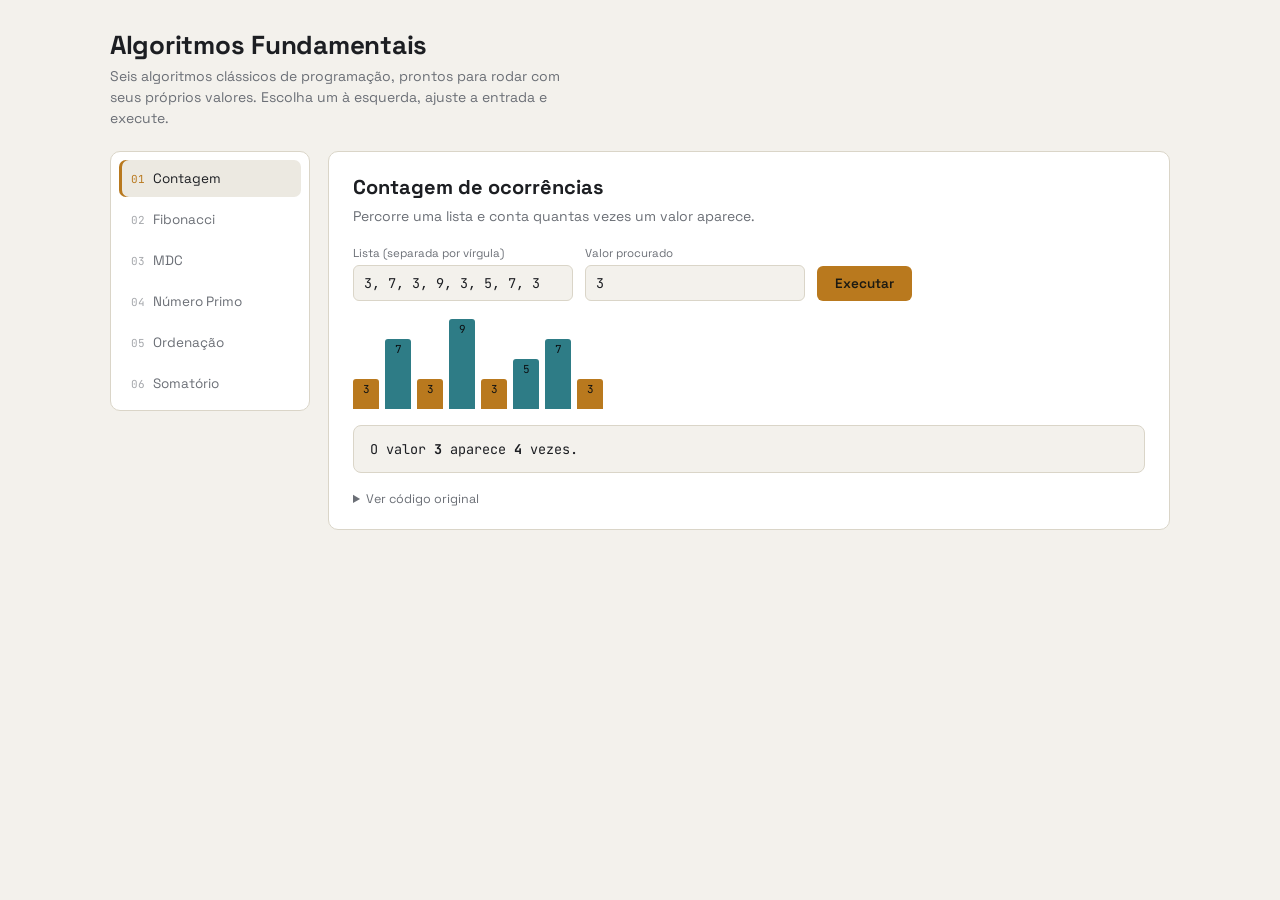
==== Algoritmos Fundamentais.html @ 49e89347 "SiteAlgoritmosFundamentais" ====
<!DOCTYPE html>
<html lang="pt-BR">
<head>
<meta charset="UTF-8">
<meta name="viewport" content="width=device-width, initial-scale=1, viewport-fit=cover">
<title>Algoritmos Fundamentais</title>
<link href="https://fonts.googleapis.com/css2?family=Space+Grotesk:wght@500;600;700&family=JetBrains+Mono:wght@400;500;600&display=swap" rel="stylesheet">
<style>
:root{
  --bg:#181C24; --panel:#20242E; --panel2:#262B37; --line:#333947;
  --text:#E7E9EE; --muted:#8992A3; --gold:#D9A441; --teal:#4F9DA6; --bad:#D9705A;
  --font-display:'Space Grotesk', system-ui, sans-serif;
  --font-mono:'JetBrains Mono', ui-monospace, Menlo, Consolas, monospace;
  box-sizing:border-box; padding-top:env(safe-area-inset-top,0px); padding-bottom:env(safe-area-inset-bottom,0px);
}
@media (prefers-color-scheme: light){
  :root:not([data-theme="dark"]){
    --bg:#F3F1EC; --panel:#FFFFFF; --panel2:#ECE9E1; --line:#DAD5C8;
    --text:#1C1E22; --muted:#6B6F76; --gold:#B9791E; --teal:#2E7C86; --bad:#B23F27;
  }
}
:root[data-theme="dark"]{
  --bg:#181C24; --panel:#20242E; --panel2:#262B37; --line:#333947;
  --text:#E7E9EE; --muted:#8992A3; --gold:#D9A441; --teal:#4F9DA6; --bad:#D9705A;
}
*{box-sizing:border-box;}
html,body{height:100%;}
body{
  margin:0; background:var(--bg); color:var(--text);
  font-family:var(--font-display);
  -webkit-font-smoothing:antialiased;
}
.app{ max-width:1100px; margin:0 auto; padding:28px 20px 60px; }
header.top{
  display:flex; justify-content:space-between; align-items:flex-start; gap:16px;
  margin-bottom:22px; flex-wrap:wrap;
}
h1{ font-size:26px; margin:0 0 4px; letter-spacing:-0.01em; }
.sub{ color:var(--muted); font-size:14px; max-width:52ch; line-height:1.5; margin:0; }
.layout{ display:grid; grid-template-columns:200px 1fr; gap:18px; }
@media (max-width:720px){ .layout{ grid-template-columns:1fr; } }

nav.tabs{
  display:flex; flex-direction:column; gap:4px;
  background:var(--panel); border:1px solid var(--line); border-radius:10px; padding:8px;
  height:fit-content;
}
@media (max-width:720px){
  nav.tabs{ flex-direction:row; overflow-x:auto; scroll-padding-top:env(safe-area-inset-top,0px); }
}
nav.tabs button{
  all:unset; cursor:pointer; padding:10px 12px; border-radius:7px;
  font-size:13.5px; color:var(--muted); white-space:nowrap;
  display:flex; align-items:center; gap:8px;
}
nav.tabs button .n{ font-family:var(--font-mono); font-size:11px; color:var(--muted); opacity:0.6; }
nav.tabs button:hover{ background:var(--panel2); color:var(--text); }
nav.tabs button.active{ background:var(--panel2); color:var(--text); box-shadow:inset 3px 0 0 var(--gold); }
nav.tabs button.active .n{ color:var(--gold); opacity:1; }

main.stage{
  background:var(--panel); border:1px solid var(--line); border-radius:10px;
  padding:22px 24px; min-width:0;
}
.stage h2{ margin:0 0 6px; font-size:20px; }
.desc{ color:var(--muted); font-size:14px; line-height:1.55; margin:0 0 18px; max-width:70ch; }

.controls{ display:flex; flex-wrap:wrap; gap:12px; align-items:flex-end; margin-bottom:18px; }
.field{ display:flex; flex-direction:column; gap:5px; }
.field label{ font-size:11.5px; color:var(--muted); }
.field input{
  background:var(--bg); border:1px solid var(--line); color:var(--text);
  border-radius:6px; padding:8px 10px; font-family:var(--font-mono); font-size:13.5px;
  width:220px; max-width:60vw;
}
.field input:focus{ outline:2px solid var(--gold); outline-offset:1px; }
button.run{
  all:unset; cursor:pointer; background:var(--gold); color:#1C1A12;
  padding:9px 18px; border-radius:6px; font-weight:600; font-size:13.5px;
}
button.run:hover{ filter:brightness(1.06); }
button.run:focus-visible{ outline:2px solid var(--text); outline-offset:2px; }
.err{ color:var(--bad); font-size:13px; margin:-8px 0 14px; }

.viz{ min-height:56px; display:flex; align-items:flex-end; gap:6px; margin-bottom:16px; flex-wrap:wrap; }
.bar{
  background:var(--teal); border-radius:3px 3px 0 0; width:26px;
  display:flex; align-items:flex-start; justify-content:center; color:#0C1013;
  font-family:var(--font-mono); font-size:11px; padding-top:3px; transition:height .25s ease, background .2s ease;
}
.bar.hit{ background:var(--gold); }

.out{
  background:var(--bg); border:1px solid var(--line); border-radius:8px;
  padding:14px 16px; font-family:var(--font-mono); font-size:13.5px;
  color:var(--text); min-height:20px; white-space:pre-wrap; word-break:break-word;
}
.out .muted{ color:var(--muted); }

details.code{ margin-top:18px; }
details.code summary{ cursor:pointer; font-size:12.5px; color:var(--muted); user-select:none; }
details.code pre{
  margin:10px 0 0; background:var(--bg); border:1px solid var(--line); border-radius:8px;
  padding:14px 16px; overflow-x:auto; font-family:var(--font-mono); font-size:12.5px; line-height:1.6;
  color:var(--text);
}
.kw{color:var(--teal);} .num{color:var(--gold);}
</style>
</head>
<body>
<div class="app">
  <header class="top">
    <div>
      <h1>Algoritmos Fundamentais</h1>
      <p class="sub">Seis algoritmos clássicos de programação, prontos para rodar com seus próprios valores. Escolha um à esquerda, ajuste a entrada e execute.</p>
    </div>
  </header>

  <div class="layout">
    <nav class="tabs" id="tabs"></nav>
    <main class="stage" id="stage"></main>
  </div>
</div>

<script>
const algos = [
  {
    id:"contagem", label:"Contagem", n:"01",
    title:"Contagem de ocorrências",
    desc:"Percorre uma lista e conta quantas vezes um valor aparece.",
    fields:[
      {key:"lista", label:"Lista (separada por vírgula)", value:"3, 7, 3, 9, 3, 5, 7, 3"},
      {key:"alvo", label:"Valor procurado", value:"3"}
    ],
    run(vals, viz, out){
      const lista = parseList(vals.lista);
      const alvo = Number(vals.alvo);
      if(lista.some(isNaN) || isNaN(alvo)) throw new Error("Use apenas números.");
      let contador = 0;
      const hits = lista.map(v => v === alvo);
      for(const h of hits) if(h) contador++;
      renderBars(viz, lista, hits, (v)=>v);
      out.innerHTML = `O valor <b>${alvo}</b> aparece <b>${contador}</b> ${contador===1?"vez":"vezes"}.`;
    },
    code:`let lista = [3, 7, 3, 9, 3, 5, 7, 3];
let valorProcurado = 3;
let contador = 0;

for (let i = 0; i < lista.length; i++) {
    if (lista[i] === valorProcurado) {
        contador = contador + 1;
    }
}

console.log("O valor " + valorProcurado + " aparece " + contador + " vezes");`
  },
  {
    id:"fibonacci", label:"Fibonacci", n:"02",
    title:"Sequência de Fibonacci",
    desc:"Gera os N primeiros termos, onde cada número é a soma dos dois anteriores.",
    fields:[{key:"n", label:"Quantidade de termos (N)", value:"10"}],
    run(vals, viz, out){
      const n = parseInt(vals.n, 10);
      if(isNaN(n) || n < 1 || n > 30) throw new Error("Escolha um N entre 1 e 30.");
      const fib = [0,1];
      for(let i=2;i<n;i++) fib[i] = fib[i-1] + fib[i-2];
      fib.length = n;
      renderBars(viz, fib, fib.map(()=>false), (v)=>v);
      out.textContent = fib.join(", ");
    },
    code:`let n = 10;
let fibonacci = [];

fibonacci[0] = 0;
fibonacci[1] = 1;

for (let i = 2; i < n; i++) {
    fibonacci[i] = fibonacci[i - 1] + fibonacci[i - 2];
}

for (let i = 0; i < n; i++) {
    console.log(fibonacci[i]);
}`
  },
  {
    id:"mdc", label:"MDC", n:"03",
    title:"Máximo Divisor Comum",
    desc:"Testa cada número até o menor dos dois valores para achar o maior divisor comum a ambos.",
    fields:[
      {key:"a", label:"Primeiro número", value:"48"},
      {key:"b", label:"Segundo número", value:"18"}
    ],
    run(vals, viz, out){
      const a = parseInt(vals.a,10), b = parseInt(vals.b,10);
      if(isNaN(a)||isNaN(b)||a<1||b<1) throw new Error("Use dois inteiros positivos.");
      let mdc = 1;
      const menor = Math.min(a,b);
      for(let i=1;i<=menor;i++) if(a%i===0 && b%i===0) mdc = i;
      viz.innerHTML = "";
      out.innerHTML = `O MDC de <b>${a}</b> e <b>${b}</b> é <b>${mdc}</b>.`;
    },
    code:`let a = 48;
let b = 18;
let mdc = 1;

let menor = a;
if (b < a) {
    menor = b;
}

for (let i = 1; i <= menor; i++) {
    if (a % i === 0 && b % i === 0) {
        mdc = i;
    }
}

console.log("O MDC é " + mdc);`
  },
  {
    id:"primo", label:"Número Primo", n:"04",
    title:"Verificação de número primo",
    desc:"Testa se um número tem algum divisor entre 2 e sua raiz quadrada.",
    fields:[{key:"numero", label:"Número", value:"29"}],
    run(vals, viz, out){
      const numero = parseInt(vals.numero,10);
      if(isNaN(numero)) throw new Error("Digite um número inteiro.");
      let ehPrimo = true;
      if(numero < 2) ehPrimo = false;
      else{
        for(let i=2;i<=Math.sqrt(numero);i++){
          if(numero % i === 0){ ehPrimo = false; break; }
        }
      }
      viz.innerHTML = "";
      out.innerHTML = ehPrimo ? `<b>${numero}</b> é primo.` : `<b>${numero}</b> não é primo.`;
    },
    code:`let numero = 29;
let ehPrimo = true;

if (numero < 2) {
    ehPrimo = false;
} else {
    for (let i = 2; i <= Math.sqrt(numero); i++) {
        if (numero % i === 0) {
            ehPrimo = false;
            break;
        }
    }
}

if (ehPrimo) {
    console.log(numero + " é primo");
} else {
    console.log(numero + " não é primo");
}`
  },
  {
    id:"ordenacao", label:"Ordenação", n:"05",
    title:"Ordenação por bolha (bubble sort)",
    desc:"Compara pares vizinhos e troca de posição sempre que estão fora de ordem, até a lista ficar crescente.",
    fields:[{key:"lista", label:"Lista (separada por vírgula)", value:"5, 2, 9, 1, 7, 3"}],
    run(vals, viz, out){
      const lista = parseList(vals.lista);
      if(lista.some(isNaN)) throw new Error("Use apenas números.");
      if(lista.length > 14) throw new Error("Use no máximo 14 números.");
      const arr = lista.slice();
      for(let i=0;i<arr.length-1;i++){
        for(let j=0;j<arr.length-1-i;j++){
          if(arr[j] > arr[j+1]){
            const t = arr[j]; arr[j]=arr[j+1]; arr[j+1]=t;
          }
        }
      }
      renderBars(viz, arr, arr.map(()=>false), (v)=>v);
      out.innerHTML = `Antes: <span class="muted">[${lista.join(", ")}]</span>\nDepois: [${arr.join(", ")}]`;
    },
    code:`let lista = [5, 2, 9, 1, 7, 3];

for (let i = 0; i < lista.length - 1; i++) {
    for (let j = 0; j < lista.length - 1 - i; j++) {
        if (lista[j] > lista[j + 1]) {
            let temp = lista[j];
            lista[j] = lista[j + 1];
            lista[j + 1] = temp;
        }
    }
}

console.log(lista);`
  },
  {
    id:"soma", label:"Somatório", n:"06",
    title:"Somatório de uma lista",
    desc:"Percorre a lista acumulando cada valor em um total.",
    fields:[{key:"lista", label:"Lista (separada por vírgula)", value:"4, 8, 15, 16, 23, 42"}],
    run(vals, viz, out){
      const lista = parseList(vals.lista);
      if(lista.some(isNaN)) throw new Error("Use apenas números.");
      let soma = 0;
      for(const v of lista) soma += v;
      renderBars(viz, lista, lista.map(()=>false), (v)=>v);
      out.innerHTML = `A soma total é <b>${soma}</b>.`;
    },
    code:`let lista = [4, 8, 15, 16, 23, 42];
let soma = 0;

for (let i = 0; i < lista.length; i++) {
    soma = soma + lista[i];
}

console.log("A soma total é " + soma);`
  }
];

function parseList(str){
  return str.split(",").map(s => Number(s.trim())).filter(s => s.toString() !== "" && !Number.isNaN(s) || s === 0);
}
function renderBars(viz, values, hitFlags, get){
  viz.innerHTML = "";
  const max = Math.max(...values.map(get), 1);
  values.forEach((v,i)=>{
    const val = get(v);
    const bar = document.createElement("div");
    bar.className = "bar" + (hitFlags[i] ? " hit" : "");
    const h = Math.max(10, (val / max) * 90);
    bar.style.height = h + "px";
    bar.textContent = val;
    viz.appendChild(bar);
  });
}
function highlight(code){
  return code
    .replace(/\b(let|const|for|if|else|break|return|function)\b/g, '<span class="kw">$1</span>')
    .replace(/\b(\d+)\b/g, '<span class="num">$1</span>');
}

let current = algos[0].id;

function buildTabs(){
  const tabs = document.getElementById("tabs");
  tabs.innerHTML = "";
  algos.forEach(a=>{
    const b = document.createElement("button");
    b.className = a.id === current ? "active" : "";
    b.innerHTML = `<span class="n">${a.n}</span><span>${a.label}</span>`;
    b.onclick = ()=>{ current = a.id; render(); };
    tabs.appendChild(b);
  });
}

function render(){
  buildTabs();
  const algo = algos.find(a=>a.id===current);
  const stage = document.getElementById("stage");
  stage.innerHTML = `
    <h2>${algo.title}</h2>
    <p class="desc">${algo.desc}</p>
    <div class="controls">
      ${algo.fields.map(f=>`
        <div class="field">
          <label for="in-${f.key}">${f.label}</label>
          <input id="in-${f.key}" value="${f.value}">
        </div>`).join("")}
      <button class="run" id="run-btn">Executar</button>
    </div>
    <p class="err" id="err" style="display:none"></p>
    <div class="viz" id="viz"></div>
    <div class="out" id="out"><span class="muted">Clique em Executar para ver o resultado.</span></div>
    <details class="code">
      <summary>Ver código original</summary>
      <pre>${highlight(algo.code)}</pre>
    </details>
  `;
  const err = document.getElementById("err");
  const viz = document.getElementById("viz");
  const out = document.getElementById("out");
  function exec(){
    const vals = {};
    algo.fields.forEach(f => vals[f.key] = document.getElementById("in-"+f.key).value);
    try{
      err.style.display = "none";
      algo.run(vals, viz, out);
    }catch(e){
      viz.innerHTML = "";
      out.innerHTML = '<span class="muted">Corrija a entrada e execute novamente.</span>';
      err.textContent = e.message;
      err.style.display = "block";
    }
  }
  document.getElementById("run-btn").onclick = exec;
  algo.fields.forEach(f=>{
    document.getElementById("in-"+f.key).addEventListener("keydown", e=>{ if(e.key==="Enter") exec(); });
  });
  exec();
}

render();
</script>
</body>
</html>
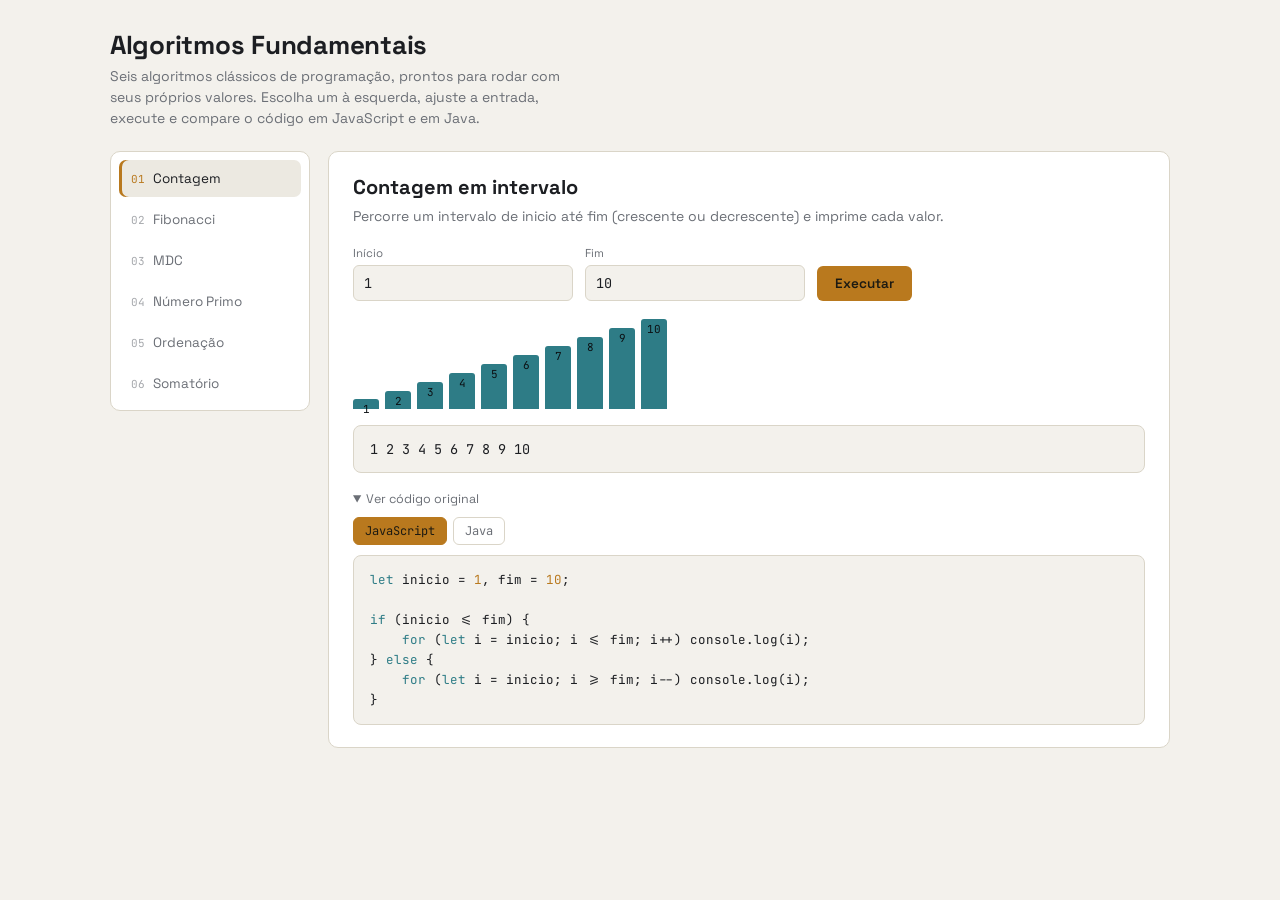
==== commit 79ac965b: "Atualizar interface e adicionar comparacao de codigo JS e Java" ====
--- a/Algoritmos Fundamentais.html
+++ b/Algoritmos Fundamentais.html
@@ -5,114 +5,14 @@
 <meta name="viewport" content="width=device-width, initial-scale=1, viewport-fit=cover">
 <title>Algoritmos Fundamentais</title>
 <link href="https://fonts.googleapis.com/css2?family=Space+Grotesk:wght@500;600;700&family=JetBrains+Mono:wght@400;500;600&display=swap" rel="stylesheet">
-<style>
-:root{
-  --bg:#181C24; --panel:#20242E; --panel2:#262B37; --line:#333947;
-  --text:#E7E9EE; --muted:#8992A3; --gold:#D9A441; --teal:#4F9DA6; --bad:#D9705A;
-  --font-display:'Space Grotesk', system-ui, sans-serif;
-  --font-mono:'JetBrains Mono', ui-monospace, Menlo, Consolas, monospace;
-  box-sizing:border-box; padding-top:env(safe-area-inset-top,0px); padding-bottom:env(safe-area-inset-bottom,0px);
-}
-@media (prefers-color-scheme: light){
-  :root:not([data-theme="dark"]){
-    --bg:#F3F1EC; --panel:#FFFFFF; --panel2:#ECE9E1; --line:#DAD5C8;
-    --text:#1C1E22; --muted:#6B6F76; --gold:#B9791E; --teal:#2E7C86; --bad:#B23F27;
-  }
-}
-:root[data-theme="dark"]{
-  --bg:#181C24; --panel:#20242E; --panel2:#262B37; --line:#333947;
-  --text:#E7E9EE; --muted:#8992A3; --gold:#D9A441; --teal:#4F9DA6; --bad:#D9705A;
-}
-*{box-sizing:border-box;}
-html,body{height:100%;}
-body{
-  margin:0; background:var(--bg); color:var(--text);
-  font-family:var(--font-display);
-  -webkit-font-smoothing:antialiased;
-}
-.app{ max-width:1100px; margin:0 auto; padding:28px 20px 60px; }
-header.top{
-  display:flex; justify-content:space-between; align-items:flex-start; gap:16px;
-  margin-bottom:22px; flex-wrap:wrap;
-}
-h1{ font-size:26px; margin:0 0 4px; letter-spacing:-0.01em; }
-.sub{ color:var(--muted); font-size:14px; max-width:52ch; line-height:1.5; margin:0; }
-.layout{ display:grid; grid-template-columns:200px 1fr; gap:18px; }
-@media (max-width:720px){ .layout{ grid-template-columns:1fr; } }
-
-nav.tabs{
-  display:flex; flex-direction:column; gap:4px;
-  background:var(--panel); border:1px solid var(--line); border-radius:10px; padding:8px;
-  height:fit-content;
-}
-@media (max-width:720px){
-  nav.tabs{ flex-direction:row; overflow-x:auto; scroll-padding-top:env(safe-area-inset-top,0px); }
-}
-nav.tabs button{
-  all:unset; cursor:pointer; padding:10px 12px; border-radius:7px;
-  font-size:13.5px; color:var(--muted); white-space:nowrap;
-  display:flex; align-items:center; gap:8px;
-}
-nav.tabs button .n{ font-family:var(--font-mono); font-size:11px; color:var(--muted); opacity:0.6; }
-nav.tabs button:hover{ background:var(--panel2); color:var(--text); }
-nav.tabs button.active{ background:var(--panel2); color:var(--text); box-shadow:inset 3px 0 0 var(--gold); }
-nav.tabs button.active .n{ color:var(--gold); opacity:1; }
-
-main.stage{
-  background:var(--panel); border:1px solid var(--line); border-radius:10px;
-  padding:22px 24px; min-width:0;
-}
-.stage h2{ margin:0 0 6px; font-size:20px; }
-.desc{ color:var(--muted); font-size:14px; line-height:1.55; margin:0 0 18px; max-width:70ch; }
-
-.controls{ display:flex; flex-wrap:wrap; gap:12px; align-items:flex-end; margin-bottom:18px; }
-.field{ display:flex; flex-direction:column; gap:5px; }
-.field label{ font-size:11.5px; color:var(--muted); }
-.field input{
-  background:var(--bg); border:1px solid var(--line); color:var(--text);
-  border-radius:6px; padding:8px 10px; font-family:var(--font-mono); font-size:13.5px;
-  width:220px; max-width:60vw;
-}
-.field input:focus{ outline:2px solid var(--gold); outline-offset:1px; }
-button.run{
-  all:unset; cursor:pointer; background:var(--gold); color:#1C1A12;
-  padding:9px 18px; border-radius:6px; font-weight:600; font-size:13.5px;
-}
-button.run:hover{ filter:brightness(1.06); }
-button.run:focus-visible{ outline:2px solid var(--text); outline-offset:2px; }
-.err{ color:var(--bad); font-size:13px; margin:-8px 0 14px; }
-
-.viz{ min-height:56px; display:flex; align-items:flex-end; gap:6px; margin-bottom:16px; flex-wrap:wrap; }
-.bar{
-  background:var(--teal); border-radius:3px 3px 0 0; width:26px;
-  display:flex; align-items:flex-start; justify-content:center; color:#0C1013;
-  font-family:var(--font-mono); font-size:11px; padding-top:3px; transition:height .25s ease, background .2s ease;
-}
-.bar.hit{ background:var(--gold); }
-
-.out{
-  background:var(--bg); border:1px solid var(--line); border-radius:8px;
-  padding:14px 16px; font-family:var(--font-mono); font-size:13.5px;
-  color:var(--text); min-height:20px; white-space:pre-wrap; word-break:break-word;
-}
-.out .muted{ color:var(--muted); }
-
-details.code{ margin-top:18px; }
-details.code summary{ cursor:pointer; font-size:12.5px; color:var(--muted); user-select:none; }
-details.code pre{
-  margin:10px 0 0; background:var(--bg); border:1px solid var(--line); border-radius:8px;
-  padding:14px 16px; overflow-x:auto; font-family:var(--font-mono); font-size:12.5px; line-height:1.6;
-  color:var(--text);
-}
-.kw{color:var(--teal);} .num{color:var(--gold);}
-</style>
+<link rel="stylesheet" href="style.css">
 </head>
 <body>
 <div class="app">
   <header class="top">
     <div>
       <h1>Algoritmos Fundamentais</h1>
-      <p class="sub">Seis algoritmos clássicos de programação, prontos para rodar com seus próprios valores. Escolha um à esquerda, ajuste a entrada e execute.</p>
+      <p class="sub">Seis algoritmos clássicos de programação, prontos para rodar com seus próprios valores. Escolha um à esquerda, ajuste a entrada, execute e compare o código em JavaScript e em Java.</p>
     </div>
   </header>
 
@@ -122,279 +22,6 @@
   </div>
 </div>
 
-<script>
-const algos = [
-  {
-    id:"contagem", label:"Contagem", n:"01",
-    title:"Contagem de ocorrências",
-    desc:"Percorre uma lista e conta quantas vezes um valor aparece.",
-    fields:[
-      {key:"lista", label:"Lista (separada por vírgula)", value:"3, 7, 3, 9, 3, 5, 7, 3"},
-      {key:"alvo", label:"Valor procurado", value:"3"}
-    ],
-    run(vals, viz, out){
-      const lista = parseList(vals.lista);
-      const alvo = Number(vals.alvo);
-      if(lista.some(isNaN) || isNaN(alvo)) throw new Error("Use apenas números.");
-      let contador = 0;
-      const hits = lista.map(v => v === alvo);
-      for(const h of hits) if(h) contador++;
-      renderBars(viz, lista, hits, (v)=>v);
-      out.innerHTML = `O valor <b>${alvo}</b> aparece <b>${contador}</b> ${contador===1?"vez":"vezes"}.`;
-    },
-    code:`let lista = [3, 7, 3, 9, 3, 5, 7, 3];
-let valorProcurado = 3;
-let contador = 0;
-
-for (let i = 0; i < lista.length; i++) {
-    if (lista[i] === valorProcurado) {
-        contador = contador + 1;
-    }
-}
-
-console.log("O valor " + valorProcurado + " aparece " + contador + " vezes");`
-  },
-  {
-    id:"fibonacci", label:"Fibonacci", n:"02",
-    title:"Sequência de Fibonacci",
-    desc:"Gera os N primeiros termos, onde cada número é a soma dos dois anteriores.",
-    fields:[{key:"n", label:"Quantidade de termos (N)", value:"10"}],
-    run(vals, viz, out){
-      const n = parseInt(vals.n, 10);
-      if(isNaN(n) || n < 1 || n > 30) throw new Error("Escolha um N entre 1 e 30.");
-      const fib = [0,1];
-      for(let i=2;i<n;i++) fib[i] = fib[i-1] + fib[i-2];
-      fib.length = n;
-      renderBars(viz, fib, fib.map(()=>false), (v)=>v);
-      out.textContent = fib.join(", ");
-    },
-    code:`let n = 10;
-let fibonacci = [];
-
-fibonacci[0] = 0;
-fibonacci[1] = 1;
-
-for (let i = 2; i < n; i++) {
-    fibonacci[i] = fibonacci[i - 1] + fibonacci[i - 2];
-}
-
-for (let i = 0; i < n; i++) {
-    console.log(fibonacci[i]);
-}`
-  },
-  {
-    id:"mdc", label:"MDC", n:"03",
-    title:"Máximo Divisor Comum",
-    desc:"Testa cada número até o menor dos dois valores para achar o maior divisor comum a ambos.",
-    fields:[
-      {key:"a", label:"Primeiro número", value:"48"},
-      {key:"b", label:"Segundo número", value:"18"}
-    ],
-    run(vals, viz, out){
-      const a = parseInt(vals.a,10), b = parseInt(vals.b,10);
-      if(isNaN(a)||isNaN(b)||a<1||b<1) throw new Error("Use dois inteiros positivos.");
-      let mdc = 1;
-      const menor = Math.min(a,b);
-      for(let i=1;i<=menor;i++) if(a%i===0 && b%i===0) mdc = i;
-      viz.innerHTML = "";
-      out.innerHTML = `O MDC de <b>${a}</b> e <b>${b}</b> é <b>${mdc}</b>.`;
-    },
-    code:`let a = 48;
-let b = 18;
-let mdc = 1;
-
-let menor = a;
-if (b < a) {
-    menor = b;
-}
-
-for (let i = 1; i <= menor; i++) {
-    if (a % i === 0 && b % i === 0) {
-        mdc = i;
-    }
-}
-
-console.log("O MDC é " + mdc);`
-  },
-  {
-    id:"primo", label:"Número Primo", n:"04",
-    title:"Verificação de número primo",
-    desc:"Testa se um número tem algum divisor entre 2 e sua raiz quadrada.",
-    fields:[{key:"numero", label:"Número", value:"29"}],
-    run(vals, viz, out){
-      const numero = parseInt(vals.numero,10);
-      if(isNaN(numero)) throw new Error("Digite um número inteiro.");
-      let ehPrimo = true;
-      if(numero < 2) ehPrimo = false;
-      else{
-        for(let i=2;i<=Math.sqrt(numero);i++){
-          if(numero % i === 0){ ehPrimo = false; break; }
-        }
-      }
-      viz.innerHTML = "";
-      out.innerHTML = ehPrimo ? `<b>${numero}</b> é primo.` : `<b>${numero}</b> não é primo.`;
-    },
-    code:`let numero = 29;
-let ehPrimo = true;
-
-if (numero < 2) {
-    ehPrimo = false;
-} else {
-    for (let i = 2; i <= Math.sqrt(numero); i++) {
-        if (numero % i === 0) {
-            ehPrimo = false;
-            break;
-        }
-    }
-}
-
-if (ehPrimo) {
-    console.log(numero + " é primo");
-} else {
-    console.log(numero + " não é primo");
-}`
-  },
-  {
-    id:"ordenacao", label:"Ordenação", n:"05",
-    title:"Ordenação por bolha (bubble sort)",
-    desc:"Compara pares vizinhos e troca de posição sempre que estão fora de ordem, até a lista ficar crescente.",
-    fields:[{key:"lista", label:"Lista (separada por vírgula)", value:"5, 2, 9, 1, 7, 3"}],
-    run(vals, viz, out){
-      const lista = parseList(vals.lista);
-      if(lista.some(isNaN)) throw new Error("Use apenas números.");
-      if(lista.length > 14) throw new Error("Use no máximo 14 números.");
-      const arr = lista.slice();
-      for(let i=0;i<arr.length-1;i++){
-        for(let j=0;j<arr.length-1-i;j++){
-          if(arr[j] > arr[j+1]){
-            const t = arr[j]; arr[j]=arr[j+1]; arr[j+1]=t;
-          }
-        }
-      }
-      renderBars(viz, arr, arr.map(()=>false), (v)=>v);
-      out.innerHTML = `Antes: <span class="muted">[${lista.join(", ")}]</span>\nDepois: [${arr.join(", ")}]`;
-    },
-    code:`let lista = [5, 2, 9, 1, 7, 3];
-
-for (let i = 0; i < lista.length - 1; i++) {
-    for (let j = 0; j < lista.length - 1 - i; j++) {
-        if (lista[j] > lista[j + 1]) {
-            let temp = lista[j];
-            lista[j] = lista[j + 1];
-            lista[j + 1] = temp;
-        }
-    }
-}
-
-console.log(lista);`
-  },
-  {
-    id:"soma", label:"Somatório", n:"06",
-    title:"Somatório de uma lista",
-    desc:"Percorre a lista acumulando cada valor em um total.",
-    fields:[{key:"lista", label:"Lista (separada por vírgula)", value:"4, 8, 15, 16, 23, 42"}],
-    run(vals, viz, out){
-      const lista = parseList(vals.lista);
-      if(lista.some(isNaN)) throw new Error("Use apenas números.");
-      let soma = 0;
-      for(const v of lista) soma += v;
-      renderBars(viz, lista, lista.map(()=>false), (v)=>v);
-      out.innerHTML = `A soma total é <b>${soma}</b>.`;
-    },
-    code:`let lista = [4, 8, 15, 16, 23, 42];
-let soma = 0;
-
-for (let i = 0; i < lista.length; i++) {
-    soma = soma + lista[i];
-}
-
-console.log("A soma total é " + soma);`
-  }
-];
-
-function parseList(str){
-  return str.split(",").map(s => Number(s.trim())).filter(s => s.toString() !== "" && !Number.isNaN(s) || s === 0);
-}
-function renderBars(viz, values, hitFlags, get){
-  viz.innerHTML = "";
-  const max = Math.max(...values.map(get), 1);
-  values.forEach((v,i)=>{
-    const val = get(v);
-    const bar = document.createElement("div");
-    bar.className = "bar" + (hitFlags[i] ? " hit" : "");
-    const h = Math.max(10, (val / max) * 90);
-    bar.style.height = h + "px";
-    bar.textContent = val;
-    viz.appendChild(bar);
-  });
-}
-function highlight(code){
-  return code
-    .replace(/\b(let|const|for|if|else|break|return|function)\b/g, '<span class="kw">$1</span>')
-    .replace(/\b(\d+)\b/g, '<span class="num">$1</span>');
-}
-
-let current = algos[0].id;
-
-function buildTabs(){
-  const tabs = document.getElementById("tabs");
-  tabs.innerHTML = "";
-  algos.forEach(a=>{
-    const b = document.createElement("button");
-    b.className = a.id === current ? "active" : "";
-    b.innerHTML = `<span class="n">${a.n}</span><span>${a.label}</span>`;
-    b.onclick = ()=>{ current = a.id; render(); };
-    tabs.appendChild(b);
-  });
-}
-
-function render(){
-  buildTabs();
-  const algo = algos.find(a=>a.id===current);
-  const stage = document.getElementById("stage");
-  stage.innerHTML = `
-    <h2>${algo.title}</h2>
-    <p class="desc">${algo.desc}</p>
-    <div class="controls">
-      ${algo.fields.map(f=>`
-        <div class="field">
-          <label for="in-${f.key}">${f.label}</label>
-          <input id="in-${f.key}" value="${f.value}">
-        </div>`).join("")}
-      <button class="run" id="run-btn">Executar</button>
-    </div>
-    <p class="err" id="err" style="display:none"></p>
-    <div class="viz" id="viz"></div>
-    <div class="out" id="out"><span class="muted">Clique em Executar para ver o resultado.</span></div>
-    <details class="code">
-      <summary>Ver código original</summary>
-      <pre>${highlight(algo.code)}</pre>
-    </details>
-  `;
-  const err = document.getElementById("err");
-  const viz = document.getElementById("viz");
-  const out = document.getElementById("out");
-  function exec(){
-    const vals = {};
-    algo.fields.forEach(f => vals[f.key] = document.getElementById("in-"+f.key).value);
-    try{
-      err.style.display = "none";
-      algo.run(vals, viz, out);
-    }catch(e){
-      viz.innerHTML = "";
-      out.innerHTML = '<span class="muted">Corrija a entrada e execute novamente.</span>';
-      err.textContent = e.message;
-      err.style.display = "block";
-    }
-  }
-  document.getElementById("run-btn").onclick = exec;
-  algo.fields.forEach(f=>{
-    document.getElementById("in-"+f.key).addEventListener("keydown", e=>{ if(e.key==="Enter") exec(); });
-  });
-  exec();
-}
-
-render();
-</script>
+<script src="script.js"></script>
 </body>
 </html>
--- a/style.css
+++ b/style.css
@@ -0,0 +1,113 @@
+:root{
+  --bg:#181C24; --panel:#20242E; --panel2:#262B37; --line:#333947;
+  --text:#E7E9EE; --muted:#8992A3; --gold:#D9A441; --teal:#4F9DA6; --bad:#D9705A;
+  --font-display:'Space Grotesk', system-ui, sans-serif;
+  --font-mono:'JetBrains Mono', ui-monospace, Menlo, Consolas, monospace;
+  box-sizing:border-box; padding-top:env(safe-area-inset-top,0px); padding-bottom:env(safe-area-inset-bottom,0px);
+}
+@media (prefers-color-scheme: light){
+  :root:not([data-theme="dark"]){
+    --bg:#F3F1EC; --panel:#FFFFFF; --panel2:#ECE9E1; --line:#DAD5C8;
+    --text:#1C1E22; --muted:#6B6F76; --gold:#B9791E; --teal:#2E7C86; --bad:#B23F27;
+  }
+}
+:root[data-theme="dark"]{
+  --bg:#181C24; --panel:#20242E; --panel2:#262B37; --line:#333947;
+  --text:#E7E9EE; --muted:#8992A3; --gold:#D9A441; --teal:#4F9DA6; --bad:#D9705A;
+}
+*{box-sizing:border-box;}
+html,body{height:100%;}
+body{
+  margin:0; background:var(--bg); color:var(--text);
+  font-family:var(--font-display);
+  -webkit-font-smoothing:antialiased;
+}
+.app{ max-width:1100px; margin:0 auto; padding:28px 20px 60px; }
+header.top{
+  display:flex; justify-content:space-between; align-items:flex-start; gap:16px;
+  margin-bottom:22px; flex-wrap:wrap;
+}
+h1{ font-size:26px; margin:0 0 4px; letter-spacing:-0.01em; }
+.sub{ color:var(--muted); font-size:14px; max-width:52ch; line-height:1.5; margin:0; }
+.layout{ display:grid; grid-template-columns:200px 1fr; gap:18px; }
+@media (max-width:720px){ .layout{ grid-template-columns:1fr; } }
+
+nav.tabs{
+  display:flex; flex-direction:column; gap:4px;
+  background:var(--panel); border:1px solid var(--line); border-radius:10px; padding:8px;
+  height:fit-content;
+}
+@media (max-width:720px){
+  nav.tabs{ flex-direction:row; overflow-x:auto; scroll-padding-top:env(safe-area-inset-top,0px); }
+}
+nav.tabs button{
+  all:unset; cursor:pointer; padding:10px 12px; border-radius:7px;
+  font-size:13.5px; color:var(--muted); white-space:nowrap;
+  display:flex; align-items:center; gap:8px;
+}
+nav.tabs button .n{ font-family:var(--font-mono); font-size:11px; color:var(--muted); opacity:0.6; }
+nav.tabs button:hover{ background:var(--panel2); color:var(--text); }
+nav.tabs button.active{ background:var(--panel2); color:var(--text); box-shadow:inset 3px 0 0 var(--gold); }
+nav.tabs button.active .n{ color:var(--gold); opacity:1; }
+
+main.stage{
+  background:var(--panel); border:1px solid var(--line); border-radius:10px;
+  padding:22px 24px; min-width:0;
+}
+.stage h2{ margin:0 0 6px; font-size:20px; }
+.desc{ color:var(--muted); font-size:14px; line-height:1.55; margin:0 0 18px; max-width:70ch; }
+
+.modes{ display:flex; gap:6px; margin-bottom:14px; }
+.modes button{
+  all:unset; cursor:pointer; padding:6px 12px; border-radius:16px;
+  font-size:12.5px; color:var(--muted); border:1px solid var(--line);
+}
+.modes button.active{ background:var(--teal); color:#0C1013; border-color:var(--teal); }
+
+.langtabs{ display:flex; gap:6px; margin-top:10px; }
+.langtabs button{
+  all:unset; cursor:pointer; padding:5px 11px; border-radius:6px;
+  font-size:12px; color:var(--muted); border:1px solid var(--line); font-family:var(--font-mono);
+}
+.langtabs button.active{ background:var(--gold); color:#1C1A12; border-color:var(--gold); }
+
+.controls{ display:flex; flex-wrap:wrap; gap:12px; align-items:flex-end; margin-bottom:18px; }
+.field{ display:flex; flex-direction:column; gap:5px; }
+.field label{ font-size:11.5px; color:var(--muted); }
+.field input{
+  background:var(--bg); border:1px solid var(--line); color:var(--text);
+  border-radius:6px; padding:8px 10px; font-family:var(--font-mono); font-size:13.5px;
+  width:220px; max-width:60vw;
+}
+.field input:focus{ outline:2px solid var(--gold); outline-offset:1px; }
+button.run{
+  all:unset; cursor:pointer; background:var(--gold); color:#1C1A12;
+  padding:9px 18px; border-radius:6px; font-weight:600; font-size:13.5px;
+}
+button.run:hover{ filter:brightness(1.06); }
+button.run:focus-visible{ outline:2px solid var(--text); outline-offset:2px; }
+.err{ color:var(--bad); font-size:13px; margin:-8px 0 14px; }
+
+.viz{ min-height:56px; display:flex; align-items:flex-end; gap:6px; margin-bottom:16px; flex-wrap:wrap; }
+.bar{
+  background:var(--teal); border-radius:3px 3px 0 0; width:26px;
+  display:flex; align-items:flex-start; justify-content:center; color:#0C1013;
+  font-family:var(--font-mono); font-size:11px; padding-top:3px; transition:height .25s ease, background .2s ease;
+}
+.bar.hit{ background:var(--gold); }
+
+.out{
+  background:var(--bg); border:1px solid var(--line); border-radius:8px;
+  padding:14px 16px; font-family:var(--font-mono); font-size:13.5px;
+  color:var(--text); min-height:20px; white-space:pre-wrap; word-break:break-word;
+}
+.out .muted{ color:var(--muted); }
+
+details.code{ margin-top:18px; }
+details.code summary{ cursor:pointer; font-size:12.5px; color:var(--muted); user-select:none; }
+details.code pre{
+  margin:10px 0 0; background:var(--bg); border:1px solid var(--line); border-radius:8px;
+  padding:14px 16px; overflow-x:auto; font-family:var(--font-mono); font-size:12.5px; line-height:1.6;
+  color:var(--text);
+}
+.kw{color:var(--teal);} .num{color:var(--gold);}
